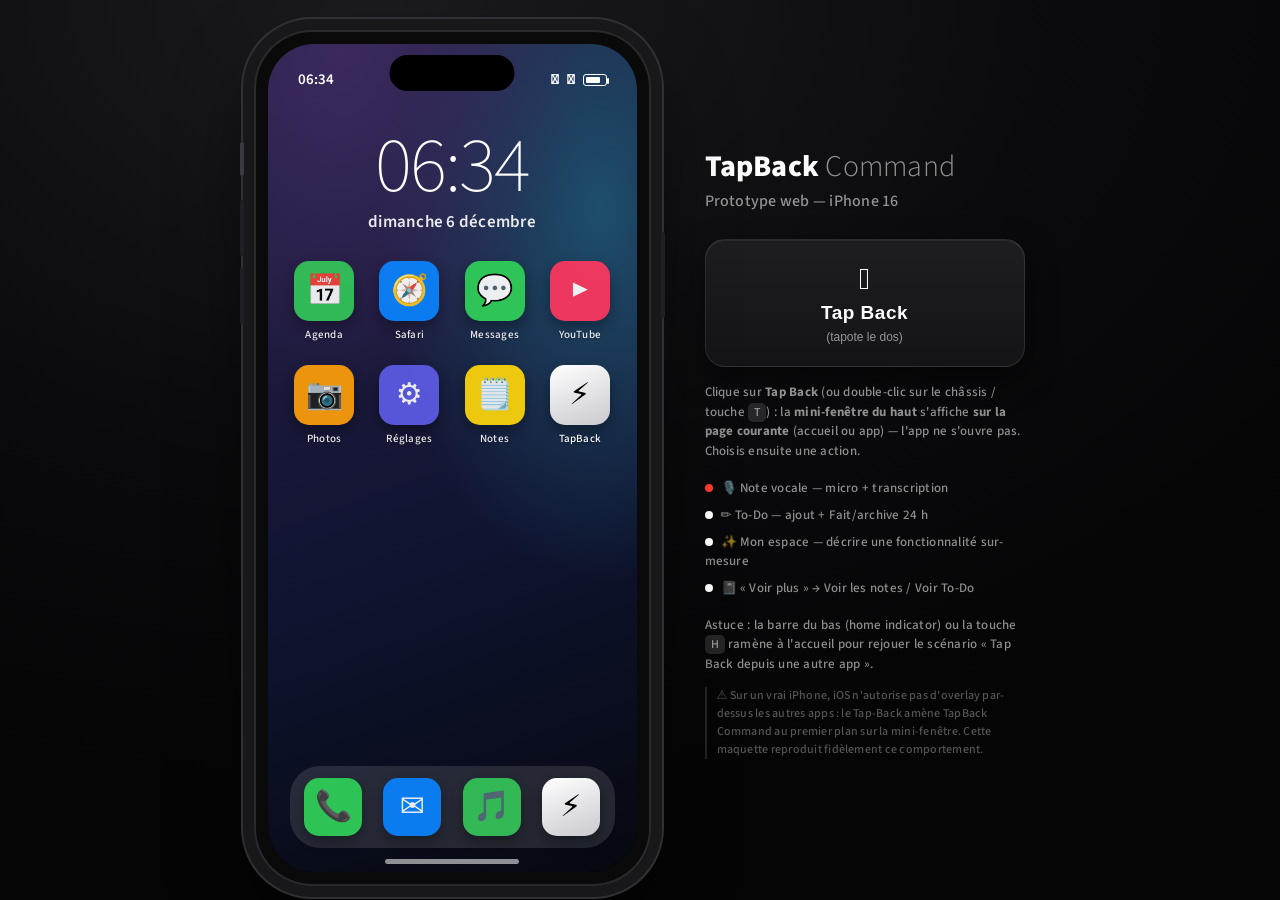
==== TapBackCommand/web-prototype/index.html @ 073ddab8 "Prototype: replace Search with 'Mon espace' (custom feature requests) + add backend plan Mon espace:" ====
<!DOCTYPE html>
<html lang="fr">
<head>
  <meta charset="UTF-8" />
  <meta name="viewport" content="width=device-width, initial-scale=1.0" />
  <title>TapBack Command — Prototype</title>
  <!-- Source Sans 3 : sans-serif humaniste libre (Adobe), le plus proche de Myriad Pro.
       Pour utiliser ton vrai Myriad Pro Semibold : dépose le .woff2 et déclare un @font-face. -->
  <link rel="preconnect" href="https://fonts.googleapis.com" />
  <link rel="preconnect" href="https://fonts.gstatic.com" crossorigin />
  <link href="https://fonts.googleapis.com/css2?family=Source+Sans+3:wght@400;600;700&display=swap" rel="stylesheet" />
  <link rel="stylesheet" href="styles.css" />
</head>
<body>
  <div class="stage">

    <!-- ============ iPhone 16 ============ -->
    <div class="phone-area">
      <div class="phone" id="phone">
        <!-- volume / power side buttons (decorative) -->
        <span class="btn-action"></span>
        <span class="btn-volup"></span>
        <span class="btn-voldown"></span>
        <span class="btn-power"></span>

        <div class="screen" id="screen">
          <!-- Dynamic Island -->
          <div class="dynamic-island" id="island"></div>

          <!-- Status bar -->
          <div class="statusbar">
            <span id="clock">9:41</span>
            <span class="status-icons">
              <span>􀙇</span><span>􀛤</span><span class="battery"></span>
            </span>
          </div>

          <!-- ===== Home screen (iOS springboard) ===== -->
          <div class="springboard" id="springboard">
            <div class="sb-clock">
              <div class="sb-time" id="sbTime">9:41</div>
              <div class="sb-date" id="sbDate">lundi 31 mai</div>
            </div>
            <div class="app-grid" id="appGrid">
              <div class="app-icon decor"><span style="background:#34c759">📅</span><label>Agenda</label></div>
              <div class="app-icon decor"><span style="background:#0a84ff">🧭</span><label>Safari</label></div>
              <div class="app-icon decor"><span style="background:#30d158">💬</span><label>Messages</label></div>
              <div class="app-icon decor"><span style="background:#ff375f">▶️</span><label>YouTube</label></div>
              <div class="app-icon decor"><span style="background:#ff9f0a">📷</span><label>Photos</label></div>
              <div class="app-icon decor"><span style="background:#5e5ce6">⚙️</span><label>Réglages</label></div>
              <div class="app-icon decor"><span style="background:#ffd60a">🗒️</span><label>Notes</label></div>
              <div class="app-icon launch" id="iconTapBack"><span class="tb-app">⚡️</span><label>TapBack</label></div>
            </div>
            <div class="dock">
              <div class="app-icon decor"><span style="background:#30d158">📞</span></div>
              <div class="app-icon decor"><span style="background:#0a84ff">✉️</span></div>
              <div class="app-icon decor"><span style="background:#34c759">🎵</span></div>
              <div class="app-icon launch" id="dockTapBack"><span class="tb-app">⚡️</span></div>
            </div>
          </div>

          <!-- ===== App layer (TapBack Command) ===== -->
          <div class="app-layer" id="appLayer">
            <!-- App content (rendered by JS) -->
            <main id="content"></main>

            <!-- Tab bar -->
            <nav class="tabbar" id="tabbar">
              <button data-tab="notes" class="tab active">
                <span class="ti">🎙️</span><span>Notes</span>
              </button>
              <button data-tab="todos" class="tab">
                <span class="ti">✅</span><span>To-Do</span>
              </button>
              <button data-tab="space" class="tab">
                <span class="ti">✨</span><span>Mon espace</span>
              </button>
            </nav>
          </div>

          <!-- Floating command overlay -->
          <div class="overlay-host" id="overlayHost"></div>

          <!-- Action sheets -->
          <div class="sheet-host" id="sheetHost"></div>

          <!-- Home indicator (clic = retour à l'accueil) -->
          <div class="home-indicator" id="homeIndicator" title="Retour à l'accueil"></div>
        </div>
      </div>
    </div>

    <!-- ============ Side controls ============ -->
    <aside class="side">
      <h1>TapBack <span>Command</span></h1>
      <p class="muted">Prototype web — iPhone 16</p>

      <button class="tapback-btn" id="tapbackBtn">
        <span class="tb-icon">􀟜</span>
        <span class="tb-label">Tap&nbsp;Back</span>
        <span class="tb-sub">(tapote le dos)</span>
      </button>

      <p class="hint">Clique sur <b>Tap Back</b> (ou double-clic sur le châssis / touche <kbd>T</kbd>) : la <b>mini-fenêtre du haut</b> s'affiche <b>sur la page courante</b> (accueil ou app) — l'app ne s'ouvre pas. Choisis ensuite une action.</p>

      <div class="legend">
        <div><span class="dot red"></span>🎙️ Note vocale — micro + transcription</div>
        <div><span class="dot"></span>✏️ To-Do — ajout + Fait/archive 24 h</div>
        <div><span class="dot"></span>✨ Mon espace — décrire une fonctionnalité sur-mesure</div>
        <div><span class="dot"></span>📓 « Voir plus » → Voir les notes / Voir To-Do</div>
      </div>

      <p class="hint" style="margin-top:14px">Astuce : la barre du bas (home indicator) ou la touche <kbd>H</kbd> ramène à l'accueil pour rejouer le scénario « Tap Back depuis une autre app ».</p>

      <p class="warn">⚠️ Sur un vrai iPhone, iOS n'autorise pas d'overlay par-dessus les autres apps : le Tap-Back amène TapBack Command au premier plan sur la mini-fenêtre. Cette maquette reproduit fidèlement ce comportement.</p>
    </aside>
  </div>

  <script src="app.js"></script>
</body>
</html>
---- TapBackCommand/web-prototype/styles.css ----
/* TapBack Command — web prototype
   Design: noir / blanc / gris translucide, blur, minimaliste. */

:root {
  --bg: #000;
  --surface: rgba(255,255,255,0.06);
  --surface-strong: rgba(255,255,255,0.12);
  --text: #fff;
  --text2: rgba(255,255,255,0.55);
  --text3: rgba(255,255,255,0.32);
  --record: #ff3b30;
  --green: #30d158;
  --radius: 20px;
  --phone-w: 393px;   /* iPhone 16 logical points */
  --phone-h: 852px;
}

* { box-sizing: border-box; -webkit-tap-highlight-color: transparent; }
html, body { height: 100%; margin: 0; }
body {
  font-family: "Myriad Pro", "Source Sans 3", -apple-system, "Segoe UI", system-ui, sans-serif;
  font-weight: 500;            /* plus fine que Semibold */
  background: radial-gradient(1200px 800px at 30% 0%, #1b1b1f 0%, #0a0a0c 60%, #050506 100%);
  color: var(--text);
  display: grid;
  place-items: center;
  min-height: 100vh;
  padding: 32px;
  -webkit-font-smoothing: antialiased;
  text-rendering: optimizeLegibility;
  letter-spacing: 0.015em;     /* plus espacée */
  line-height: 1.45;
}

.stage {
  display: flex;
  gap: 56px;
  align-items: center;
  flex-wrap: wrap;
  justify-content: center;
}

/* ============ Phone shell ============ */
.phone-area { position: relative; }
.phone {
  position: relative;
  width: var(--phone-w);
  height: var(--phone-h);
  background: #0a0a0a;
  border-radius: 56px;
  padding: 12px;
  box-shadow:
    0 0 0 2px #2a2a2e,
    0 0 0 13px #18181b,
    0 0 0 15px #303034,
    0 40px 80px rgba(0,0,0,0.6);
}
/* side buttons */
.btn-power, .btn-volup, .btn-voldown, .btn-action {
  position: absolute; background: #202024; border-radius: 4px;
}
.btn-power  { right: -16px; top: 200px; width: 4px; height: 86px; }
.btn-volup  { left: -16px; top: 168px; width: 4px; height: 56px; }
.btn-voldown{ left: -16px; top: 236px; width: 4px; height: 56px; }
.btn-action { left: -16px; top: 110px; width: 4px; height: 34px; background:#3a3a40; }

.screen {
  position: relative;
  width: 100%; height: 100%;
  background: var(--bg);
  border-radius: 46px;
  overflow: hidden;
  display: flex;
  flex-direction: column;
}

/* Dynamic Island */
.dynamic-island {
  position: absolute;
  top: 11px; left: 50%; transform: translateX(-50%);
  width: 125px; height: 36px;
  background: #000;
  border-radius: 20px;
  z-index: 50;
  transition: width .35s cubic-bezier(.3,1.2,.4,1), height .35s;
}
.dynamic-island.recording {
  width: 230px;
  background: #000;
  box-shadow: 0 0 0 1px rgba(255,59,48,.4);
}

/* Status bar */
.statusbar {
  position: absolute; top: 0; left: 0; right: 0;
  height: 54px;
  padding: 18px 30px 0;
  display: flex; justify-content: space-between; align-items: center;
  font-size: 15px; font-weight: 600;
  z-index: 56;
  pointer-events: none;
}
.status-icons { display: flex; gap: 6px; align-items: center; }
.battery { display:inline-block; width: 24px; height: 12px; border:1px solid #fff; border-radius:3px; position:relative; }
.battery::after { content:""; position:absolute; inset:2px; right:6px; background:#fff; border-radius:1px; }
.battery::before { content:""; position:absolute; right:-3px; top:3px; width:2px; height:6px; background:#fff; border-radius:1px; }

/* ============ Home screen (springboard) ============ */
.springboard {
  position: absolute; inset: 0;
  z-index: 40;
  padding: 78px 22px 24px;
  display: flex; flex-direction: column;
  background:
    radial-gradient(120% 80% at 20% 0%, #3a2a5e 0%, transparent 55%),
    radial-gradient(120% 90% at 90% 20%, #1d4e6b 0%, transparent 50%),
    linear-gradient(160deg, #2a1f47 0%, #0f1430 60%, #06080f 100%);
  transition: opacity .4s ease, transform .45s cubic-bezier(.3,1,.4,1);
}
.sb-clock { text-align: center; margin: 6px 0 26px; }
.sb-time { font-size: 78px; font-weight: 200; line-height: 1; letter-spacing: -2px; }
.sb-date { font-size: 17px; font-weight: 600; margin-top: 4px; opacity: .9; }

.app-grid {
  flex: 1;
  display: grid;
  grid-template-columns: repeat(4, 1fr);
  gap: 22px 16px;
  align-content: start;
}
.app-icon { display: flex; flex-direction: column; align-items: center; gap: 6px; }
.app-icon span {
  width: 60px; height: 60px; border-radius: 15px;
  display: grid; place-items: center; font-size: 30px;
  box-shadow: 0 6px 14px rgba(0,0,0,0.35);
}
.app-icon label { font-size: 11px; font-weight: 500; color: #fff; text-shadow: 0 1px 2px rgba(0,0,0,.4); }
.app-icon.decor { opacity: .92; }
.app-icon.launch { cursor: pointer; }
.app-icon.launch span.tb-app {
  background: linear-gradient(160deg, #ffffff, #c9c9cf);
  color: #000;
}
.app-icon.launch:active span { transform: scale(.9); }

.dock {
  margin-top: 18px;
  display: flex; justify-content: space-around; gap: 16px;
  padding: 12px;
  background: rgba(255,255,255,0.12);
  backdrop-filter: blur(24px);
  border-radius: 30px;
}
.dock .app-icon span { width: 58px; height: 58px; }

/* App-launch zoom transition (springboard <-> app) */
.app-layer {
  position: absolute; inset: 0;
  z-index: 30;
  display: flex; flex-direction: column;
  padding-top: 54px;
  opacity: 0; transform: scale(1.06);
  pointer-events: none;
  transition: opacity .35s ease, transform .42s cubic-bezier(.3,1,.4,1);
}
.screen.scene-app .app-layer { opacity: 1; transform: none; pointer-events: auto; }
.screen.scene-app .springboard { opacity: 0; transform: scale(1.25); pointer-events: none; }

/* Home indicator */
.home-indicator {
  position: absolute; bottom: 8px; left: 50%; transform: translateX(-50%);
  width: 134px; height: 5px; border-radius: 3px;
  background: rgba(255,255,255,0.55);
  z-index: 80; cursor: pointer;
}

/* Content */
main {
  flex: 1;
  overflow-y: auto;
  padding: 8px 18px 12px;
  -webkit-overflow-scrolling: touch;
}
main::-webkit-scrollbar { width: 0; }

.page-title { font-size: 34px; font-weight: 600; margin: 6px 4px 16px; letter-spacing: .01em; }

/* Sélecteur À faire / Terminées (onglet To-Do) */
.tabseg {
  display: flex;
  background: var(--surface);
  border-radius: 14px;
  padding: 3px;
  margin: 0 4px 14px;
}
.tabseg-btn {
  flex: 1;
  border: none;
  background: transparent;
  color: var(--text2);
  font-family: inherit;
  font-size: 14px;
  font-weight: 600;
  padding: 9px 6px;
  border-radius: 11px;
  cursor: pointer;
  transition: background .15s, color .15s;
}
.tabseg-btn.on { background: #fff; color: #0a0a0c; }

/* Cards */
.card {
  background: var(--surface);
  border: 1px solid rgba(255,255,255,0.08);
  border-radius: 16px;
  padding: 14px;
  margin-bottom: 10px;
  backdrop-filter: blur(20px);
}
.card .row-title { font-weight: 600; font-size: 18px; }
.card .row-sub { color: var(--text2); font-size: 15px; margin-top: 3px; }
.card .row-date { color: var(--text3); font-size: 12.5px; margin-top: 6px; }
.tags { color: var(--text3); font-size: 12.5px; margin-top: 4px; }

.row-flex { display: flex; gap: 12px; align-items: flex-start; }
.thumb {
  width: 46px; height: 46px; border-radius: 10px; flex-shrink: 0;
  background: var(--surface-strong);
  display: grid; place-items: center; font-size: 20px;
  background-size: cover; background-position: center;
}

/* Empty state */
.empty { text-align: center; color: var(--text2); padding: 60px 24px; }
.empty .ico { font-size: 42px; opacity: .5; }
.empty h3 { color: #fff; margin: 14px 0 6px; }

/* Tab bar */
.tabbar {
  flex-shrink: 0;
  height: 78px;
  display: flex;
  border-top: .5px solid rgba(255,255,255,0.12);
  background: rgba(20,20,22,0.7);
  backdrop-filter: blur(20px);
  padding-bottom: 16px;
}
.tab {
  flex: 1; background: none; border: none; cursor: pointer;
  color: var(--text3);
  display: flex; flex-direction: column; align-items: center; justify-content: center;
  gap: 3px; font-size: 10px; font-weight: 500;
}
.tab .ti { font-size: 20px; filter: grayscale(1) opacity(.6); }
.tab.active { color: #fff; }
.tab.active .ti { filter: none; }

/* ============ Floating command overlay ============ */
.overlay-host { position: absolute; inset: 0; z-index: 60; pointer-events: none; }
.overlay-host.show { pointer-events: auto; }
.overlay-backdrop {
  position: absolute; inset: 0; background: rgba(0,0,0,0.25);
  opacity: 0; transition: opacity .35s;
}
.overlay-host.show .overlay-backdrop { opacity: 1; }

/* White floating command window (taille réduite) */
.floating {
  position: absolute;
  top: 54px; left: 8%; width: 84%;
  padding: 10px;
  display: grid;
  grid-template-columns: repeat(3, 1fr);
  gap: 7px;
  background: rgba(255,255,255,0.97);
  backdrop-filter: blur(30px) saturate(160%);
  border: 1px solid rgba(0,0,0,0.06);
  border-radius: 24px;
  box-shadow: 0 22px 44px rgba(0,0,0,0.45);
  transform: translateY(-130%);
  opacity: 0;
  transition: transform .42s cubic-bezier(.3,1.1,.4,1), opacity .3s;
}
.overlay-host.show .floating { transform: translateY(0); opacity: 1; }

/* Fondu/glissé fluide à chaque changement de contenu */
@keyframes tbcFade { from { opacity: 0; transform: translateY(-5px); } to { opacity: 1; transform: none; } }
.floating > * { animation: tbcFade .26s ease; }

.cmd-btn {
  border: none; cursor: pointer;
  background: #ffffff;            /* fond blanc */
  border: 1px solid rgba(0,0,0,0.10);
  border-radius: 15px;
  color: #0a0a0c;                 /* texte noir */
  padding: 11px 4px;
  display: flex; flex-direction: column; align-items: center; justify-content: center;
  gap: 4px; font-size: 12.5px; font-weight: 600;
  font-family: inherit; letter-spacing: .01em;
  box-shadow: 0 1px 3px rgba(0,0,0,0.07);
  transition: transform .18s cubic-bezier(.3,1.2,.4,1), background .18s;
}
.cmd-btn:active { transform: scale(.9); background: #ececf0; }
.cmd-btn .ci { font-size: 23px; }
.cmd-btn.rec .ci { color: var(--record); }

/* Bouton "Voir plus / Voir moins" */
.cmd-more {
  grid-column: 1 / -1;
  border: none;
  cursor: pointer;
  background: transparent;
  color: #6a6a72;
  font-family: inherit;
  font-weight: 600;
  font-size: 12.5px;
  letter-spacing: .01em;
  padding: 5px;
  border-radius: 10px;
  transition: background .15s;
}
.cmd-more:active { background: #ececf0; }

/* Rangée des 2 boutons d'ouverture ("Voir les notes" + "Voir To-Do") */
.cmd-open-row {
  grid-column: 1 / -1;
  display: flex;
  gap: 7px;
}
.cmd-btn.wide {
  flex: 1;
  flex-direction: row;
  gap: 6px;
  padding: 12px;
  background: #ffffff;
  color: #0a0a0c;
  font-size: 13px;
}
.cmd-btn.wide:active { background: #ececf0; }

/* ===== Panneau : action ouverte EN PLACE dans la fenêtre ===== */
.floating.panel { display: flex; flex-direction: column; gap: 6px; padding: 12px 14px 14px; }
.panel-head { display: flex; align-items: center; gap: 10px; }
.panel-back {
  width: 34px; height: 34px; flex: none; border: none; cursor: pointer;
  border-radius: 11px; background: #f0f0f3; color: #0a0a0c;
  font-size: 22px; line-height: 1; font-family: inherit;
  display: grid; place-items: center;
}
.panel-back:active { background: #e0e0e6; }
.panel-title { font-size: 17px; font-weight: 700; color: #0a0a0c; letter-spacing: .01em; }
.panel-body { color: #0a0a0c; max-height: 560px; overflow-y: auto; }
.panel-body::-webkit-scrollbar { width: 0; }

.top-field {
  width: 100%; background: #f1f1f4; border: 1px solid rgba(0,0,0,0.08);
  border-radius: 14px; padding: 13px; font-size: 16px; color: #0a0a0c;
  font-family: inherit; font-weight: 500; letter-spacing: .01em; resize: none;
}
.top-field::placeholder { color: rgba(0,0,0,0.4); }
.top-field:focus { outline: none; border-color: rgba(0,0,0,0.3); background: #fff; }

/* ============ Sheets ============ */
.sheet-host { position: absolute; inset: 0; z-index: 70; pointer-events: none; }
.sheet-host.show { pointer-events: auto; }
.sheet-backdrop {
  position: absolute; inset: 0; background: rgba(0,0,0,0.5);
  opacity: 0; transition: opacity .3s;
}
.sheet-host.show .sheet-backdrop { opacity: 1; }
/* White sheet (the window that opens) */
.sheet {
  position: absolute; left: 0; right: 0; bottom: 0;
  max-height: 92%;
  background: #ffffff;
  color: #0a0a0c;
  border-radius: 26px 26px 0 0;
  border-top: 1px solid rgba(0,0,0,0.06);
  transform: translateY(100%);
  transition: transform .4s cubic-bezier(.3,1,.4,1);
  display: flex; flex-direction: column;
  overflow: hidden;
}
.sheet-host.show .sheet { transform: translateY(0); }
.grabber { width: 38px; height: 5px; border-radius: 3px; background: rgba(0,0,0,0.18); margin: 8px auto 0; flex-shrink: 0; }
.sheet-head { display: flex; align-items: center; justify-content: space-between; padding: 10px 18px; flex-shrink: 0; }
.sheet-head h2 { font-size: 22px; margin: 0; font-weight: 700; }
.sheet-head .close { background: none; border: none; color: #0a0a0c; font-size: 16.5px; font-weight: 600; cursor: pointer; font-family: inherit; }
.sheet-body { padding: 8px 18px 28px; overflow-y: auto; }

/* Inputs / buttons (light) */
.field {
  width: 100%; background: #f1f1f4; border: 1px solid rgba(0,0,0,0.08);
  border-radius: 14px; padding: 15px; color: #0a0a0c; font-size: 18.5px;
  font-family: inherit; font-weight: 500; resize: none;
}
.field::placeholder { color: rgba(0,0,0,0.4); }
.field:focus { outline: none; border-color: rgba(0,0,0,0.3); background: #fff; }
.btn {
  width: 100%; border: none; cursor: pointer; border-radius: 16px;
  padding: 16px; font-size: 17.5px; font-weight: 700; font-family: inherit;
  display: flex; align-items: center; justify-content: center; gap: 8px;
}
.btn-primary { background: #0a0a0c; color: #fff; }
.btn-primary:disabled { background: #e3e3e8; color: rgba(0,0,0,0.35); cursor: default; }
.btn-ghost { background: #f1f1f4; color: #0a0a0c; border: 1px solid rgba(0,0,0,0.06); }
.btn-row { display: flex; gap: 10px; margin-top: 14px; }
.btn-row .btn { flex: 1; }

.toggle-row { display: flex; align-items: center; justify-content: space-between; padding: 6px 2px; font-weight: 600; }
.switch { position: relative; width: 50px; height: 30px; }
.switch input { display: none; }
.slider { position: absolute; inset: 0; background: #d8d8de; border-radius: 30px; transition: .25s; cursor: pointer; }
.slider::before { content:""; position:absolute; width:26px; height:26px; left:2px; top:2px; background:#fff; border-radius:50%; transition:.25s; box-shadow:0 1px 3px rgba(0,0,0,.2); }
.switch input:checked + .slider { background: var(--green); }
.switch input:checked + .slider::before { transform: translateX(20px); }

/* ===== Light theme overrides for content INSIDE white surfaces
   (sheets ET panneau de la fenêtre flottante) ===== */
.sheet .card, .floating.panel .card {
  background: #f6f6f8;
  border: 1px solid rgba(0,0,0,0.06);
  backdrop-filter: none;
}
.sheet .card .row-title, .floating.panel .card .row-title { color: #0a0a0c; }
.sheet .card .row-sub, .floating.panel .card .row-sub { color: rgba(0,0,0,0.55); }
.sheet .muted, .floating.panel .muted { color: rgba(0,0,0,0.5); }
.sheet .section-label, .floating.panel .section-label { color: #0a0a0c; }
.sheet .rec-status, .floating.panel .rec-status { color: rgba(0,0,0,0.55); }
.sheet .rec-status .big, .floating.panel .rec-status .big { color: #0a0a0c; }
.sheet .waveform .bar, .floating.panel .waveform .bar { background: #0a0a0c; }
.sheet .record-button, .floating.panel .record-button { border-color: rgba(0,0,0,0.18); }
.sheet .result-block .lbl, .floating.panel .result-block .lbl { color: #0a0a0c; }
.sheet .result-block .val, .floating.panel .result-block .val { color: rgba(0,0,0,0.8); }
.sheet .plan-num, .floating.panel .plan-num { background: #e3e3e8; color: #0a0a0c; }
.sheet .spinner, .floating.panel .spinner { border-color: #e3e3e8; border-top-color: #0a0a0c; }
.sheet .chip, .floating.panel .chip { background: #e3e3e8; color: #0a0a0c; }
.sheet .linkbtn, .floating.panel .linkbtn { color: #0a6cff; }

/* Intro "Mon espace" */
.space-intro {
  background: #f6f6f8;
  border-radius: 14px;
  padding: 13px 14px;
  margin-bottom: 12px;
  font-size: 13.5px;
  line-height: 1.5;
  color: #2a2a2e;
}

/* Search result block */
.search-result { margin-top: 16px; }
.search-result .sr-term { font-size: 26px; font-weight: 700; }
.search-result .sr-type { font-size: 13px; font-weight: 700; text-transform: uppercase; letter-spacing: .04em; color: #0a6cff; margin-bottom: 8px; }
.search-result .sr-pos { font-weight: 700; margin-top: 10px; font-size: 16px; }
.search-result .sr-def { color: rgba(0,0,0,0.8); line-height: 1.55; margin: 5px 0; font-size: 16px; }
.search-result .sr-source { font-size: 12px; color: rgba(0,0,0,0.45); margin-top: 12px; }
.search-result .sr-source a { color: #0a6cff; }

.muted { color: var(--text2); }
.section-label { font-size: 14px; font-weight: 600; margin: 16px 0 8px; display:flex; align-items:center; gap:6px; }

/* Voice recorder */
.rec-status { text-align: center; color: var(--text2); margin: 4px 0 18px; font-variant-numeric: tabular-nums; font-size: 16px; }
.rec-status .big { font-size: 40px; color:#fff; font-weight: 700; }
.waveform { height: 88px; display: flex; align-items: center; justify-content: center; gap: 3px; margin: 10px 0 26px; }
.waveform .bar { width: 5px; border-radius: 3px; background: rgba(255,255,255,0.85); transition: height .08s linear; }
.record-button {
  width: 92px; height: 92px; margin: 0 auto; border-radius: 50%;
  border: 4px solid rgba(255,255,255,0.25); background: none; cursor: pointer;
  display: grid; place-items: center;
}
.record-button .inner {
  width: 76px; height: 76px; border-radius: 40px; background: var(--record);
  transition: all .3s cubic-bezier(.3,1.2,.4,1);
}
.record-button.recording .inner { width: 36px; height: 36px; border-radius: 8px; }
.result-block { margin-top: 14px; }
.result-block .lbl { font-weight: 700; margin-bottom: 6px; font-size: 17px; }
.result-block .val { color: rgba(255,255,255,0.85); line-height: 1.5; font-size: 16px; }
.plan-step { display: flex; gap: 10px; align-items: flex-start; margin: 6px 0; }
.plan-num { width: 22px; height: 22px; border-radius: 50%; background: var(--surface-strong); display: grid; place-items: center; font-size: 12px; font-weight: 700; flex-shrink: 0; }
.spinner { width: 40px; height: 40px; border: 3px solid var(--surface-strong); border-top-color: #fff; border-radius: 50%; animation: spin 1s linear infinite; margin: 40px auto 16px; }
@keyframes spin { to { transform: rotate(360deg); } }

.chip { display:inline-flex; gap:6px; align-items:center; background: var(--surface-strong); padding:8px 12px; border-radius: 12px; border:none; color:#fff; cursor:pointer; font-size:13px; font-family:inherit; }
.swipe-del { color: var(--record); background: none; border: none; cursor: pointer; font-size: 18px; padding: 4px 8px; }
.card-actions { display:flex; gap:8px; margin-top:10px; }
.linkbtn { background:none; border:none; color:#5ac8fa; cursor:pointer; font-size:13px; padding:0; }

/* ============ Side panel ============ */
.side { width: 320px; max-width: 90vw; }
.side h1 { font-size: 30px; margin: 0; font-weight: 800; }
.side h1 span { font-weight: 300; color: var(--text2); }
.side .muted { margin-top: 2px; }

.tapback-btn {
  margin: 26px 0 16px;
  width: 100%;
  background: linear-gradient(180deg, #1e1e22, #141417);
  border: 1px solid rgba(255,255,255,0.1);
  border-radius: 20px;
  padding: 22px;
  color: #fff; cursor: pointer;
  display: flex; flex-direction: column; align-items: center; gap: 6px;
  box-shadow: 0 12px 30px rgba(0,0,0,0.5), inset 0 1px 0 rgba(255,255,255,0.06);
  transition: transform .12s, box-shadow .12s;
}
.tapback-btn:active { transform: scale(.97); box-shadow: 0 4px 12px rgba(0,0,0,0.5); }
.tb-icon { font-size: 30px; }
.tb-label { font-size: 19px; font-weight: 700; letter-spacing: .5px; }
.tb-sub { font-size: 12px; color: var(--text2); }

.hint { font-size: 13px; color: var(--text2); line-height: 1.5; }
.hint kbd { background: var(--surface-strong); border-radius: 5px; padding: 1px 6px; font-family: inherit; font-size: 12px; }
.legend { margin: 18px 0; font-size: 13px; color: var(--text2); display: flex; flex-direction: column; gap: 8px; }
.dot { display:inline-block; width:8px; height:8px; border-radius:50%; background:#fff; margin-right:8px; }
.dot.red { background: var(--record); }
.warn { font-size: 12px; color: var(--text3); line-height: 1.5; border-left: 2px solid var(--surface-strong); padding-left: 10px; }

@media (max-width: 820px) {
  .stage { flex-direction: column; gap: 28px; }
}
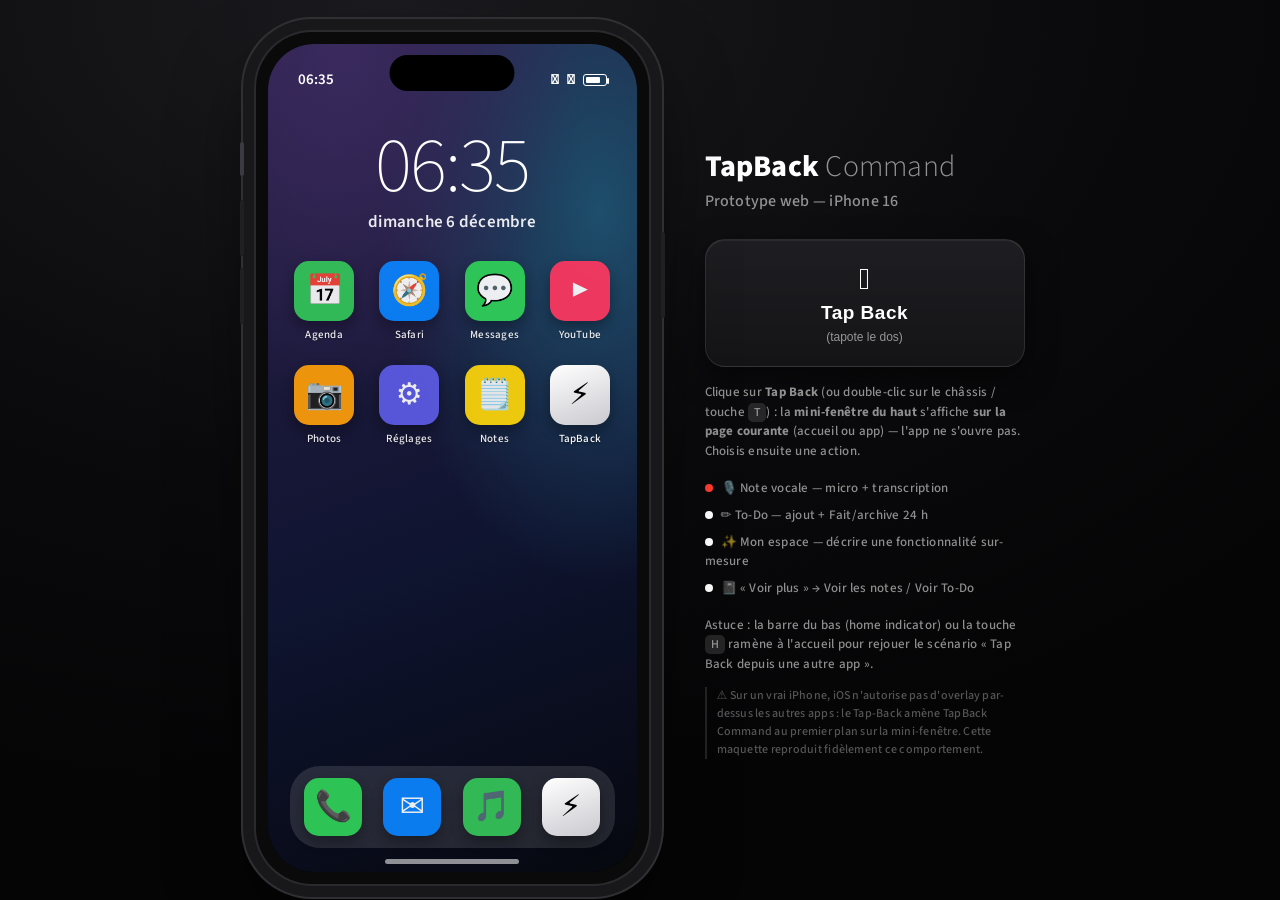
==== commit bb1b8e2e: "Prototype: add 3 app sections (Rappels/Agenda/Carnet) + animated background + button pop New in-app " ====
--- a/TapBackCommand/web-prototype/index.html
+++ b/TapBackCommand/web-prototype/index.html
@@ -72,8 +72,17 @@
               <button data-tab="todos" class="tab">
                 <span class="ti">✅</span><span>To-Do</span>
               </button>
-              <button data-tab="space" class="tab">
-                <span class="ti">✨</span><span>Mon espace</span>
+              <button data-tab="reading" class="tab">
+                <span class="ti">🔖</span><span>À lire</span>
+              </button>
+              <button data-tab="reminders" class="tab">
+                <span class="ti">🔔</span><span>Rappels</span>
+              </button>
+              <button data-tab="calendar" class="tab">
+                <span class="ti">📅</span><span>Agenda</span>
+              </button>
+              <button data-tab="carnet" class="tab">
+                <span class="ti">📔</span><span>Carnet</span>
               </button>
             </nav>
           </div>
--- a/TapBackCommand/web-prototype/styles.css
+++ b/TapBackCommand/web-prototype/styles.css
@@ -74,6 +74,55 @@
   flex-direction: column;
 }
 
+/* Fond animé : halos gris qui dérivent (donne du mouvement, évite le statique) */
+.screen::before,
+.screen::after {
+  content: "";
+  position: absolute;
+  z-index: 0;
+  width: 80%;
+  height: 55%;
+  border-radius: 50%;
+  filter: blur(64px);
+  pointer-events: none;
+  will-change: transform;
+}
+.screen::before {
+  top: 8%;
+  left: -15%;
+  background: radial-gradient(circle, rgba(255,255,255,0.11), transparent 70%);
+  animation: blobA 17s ease-in-out infinite alternate;
+}
+.screen::after {
+  bottom: 4%;
+  right: -15%;
+  background: radial-gradient(circle, rgba(255,255,255,0.08), transparent 70%);
+  animation: blobB 22s ease-in-out infinite alternate;
+}
+@keyframes blobA {
+  from { transform: translate(0, 0) scale(1); }
+  to   { transform: translate(34%, 26%) scale(1.35); }
+}
+@keyframes blobB {
+  from { transform: translate(0, 0) scale(1.15); }
+  to   { transform: translate(-28%, -18%) scale(0.9); }
+}
+@media (prefers-reduced-motion: reduce) {
+  .screen::before, .screen::after { animation: none; }
+}
+
+/* Animation "pop" sur n'importe quel bouton cliqué */
+@keyframes btnPop {
+  0%   { transform: scale(1); }
+  35%  { transform: scale(0.88); }
+  70%  { transform: scale(1.04); }
+  100% { transform: scale(1); }
+}
+.btn-pop { animation: btnPop .26s ease; }
+@media (prefers-reduced-motion: reduce) {
+  .btn-pop { animation: none; }
+}
+
 /* Dynamic Island */
 .dynamic-island {
   position: absolute;
@@ -208,6 +257,61 @@
 }
 .tabseg-btn.on { background: #fff; color: #0a0a0c; }
 
+/* En-tête d'écran avec bouton "+" (Rappels / Agenda / Carnet) */
+.screen-head { display: flex; align-items: center; justify-content: space-between; }
+.screen-head .page-title { margin: 6px 4px 12px; }
+.add-btn {
+  width: 38px; height: 38px; flex-shrink: 0;
+  border: none; border-radius: 12px; cursor: pointer;
+  background: #fff; color: #0a0a0c;
+  font-size: 22px; font-weight: 600; line-height: 1;
+  display: grid; place-items: center;
+}
+.add-btn:active { transform: scale(.92); }
+
+/* Bannière "relié à…" */
+.app-banner {
+  background: var(--surface);
+  border: 1px solid rgba(255,255,255,0.08);
+  border-radius: 12px;
+  padding: 10px 12px;
+  font-size: 12.5px;
+  color: var(--text2);
+  margin-bottom: 12px;
+}
+
+/* Formulaire d'ajout inline */
+.addform {
+  background: var(--surface);
+  border: 1px solid rgba(255,255,255,0.08);
+  border-radius: 16px;
+  padding: 14px;
+  margin-bottom: 12px;
+}
+.addform .field {
+  width: 100%;
+  background: rgba(255,255,255,0.06);
+  border: 1px solid rgba(255,255,255,0.10);
+  color: #fff;
+  border-radius: 12px;
+  padding: 12px;
+  font-family: inherit;
+  font-size: 15px;
+}
+.addform .field::placeholder { color: var(--text3); }
+.cn-preview, .cn-img {
+  width: 100%; border-radius: 12px; margin-top: 10px;
+  max-height: 220px; object-fit: cover; display: block;
+}
+
+/* Pastille date (Agenda) */
+.cal-date {
+  width: 52px; flex-shrink: 0; text-align: center;
+  background: var(--surface-strong); border-radius: 12px; padding: 6px 0;
+}
+.cal-day { font-size: 22px; font-weight: 700; line-height: 1; }
+.cal-mon { font-size: 11px; color: var(--text2); text-transform: uppercase; }
+
 /* Cards */
 .card {
   background: var(--surface);
@@ -246,12 +350,13 @@
   padding-bottom: 16px;
 }
 .tab {
-  flex: 1; background: none; border: none; cursor: pointer;
+  flex: 1; min-width: 0; background: none; border: none; cursor: pointer;
   color: var(--text3);
   display: flex; flex-direction: column; align-items: center; justify-content: center;
-  gap: 3px; font-size: 10px; font-weight: 500;
-}
-.tab .ti { font-size: 20px; filter: grayscale(1) opacity(.6); }
+  gap: 2px; font-size: 8.5px; font-weight: 500; padding: 0 1px;
+}
+.tab span:last-child { white-space: nowrap; }
+.tab .ti { font-size: 18px; filter: grayscale(1) opacity(.6); }
 .tab.active { color: #fff; }
 .tab.active .ti { filter: none; }
 
@@ -304,6 +409,9 @@
 .cmd-btn .ci { font-size: 23px; }
 .cmd-btn.rec .ci { color: var(--record); }
 
+/* Fenêtre à 2 colonnes (quand « Mon espace » est retiré) */
+.floating.cols2 { grid-template-columns: repeat(2, 1fr); }
+
 /* Bouton "Voir plus / Voir moins" */
 .cmd-more {
   grid-column: 1 / -1;
@@ -437,7 +545,23 @@
 .sheet .chip, .floating.panel .chip { background: #e3e3e8; color: #0a0a0c; }
 .sheet .linkbtn, .floating.panel .linkbtn { color: #0a6cff; }
 
-/* Intro "Mon espace" */
+/* Minuteur "À lire" : puces de choix de rappel */
+.rl-timer { display: flex; flex-wrap: wrap; gap: 7px; }
+.rl-chip {
+  border: 1px solid rgba(0,0,0,0.12);
+  background: #fff;
+  color: #0a0a0c;
+  font-family: inherit;
+  font-size: 13px;
+  font-weight: 600;
+  padding: 8px 12px;
+  border-radius: 11px;
+  cursor: pointer;
+  transition: background .15s, color .15s, border-color .15s;
+}
+.rl-chip.on { background: #0a0a0c; color: #fff; border-color: #0a0a0c; }
+
+/* Intro "Mon espace" / "À lire" */
 .space-intro {
   background: #f6f6f8;
   border-radius: 14px;
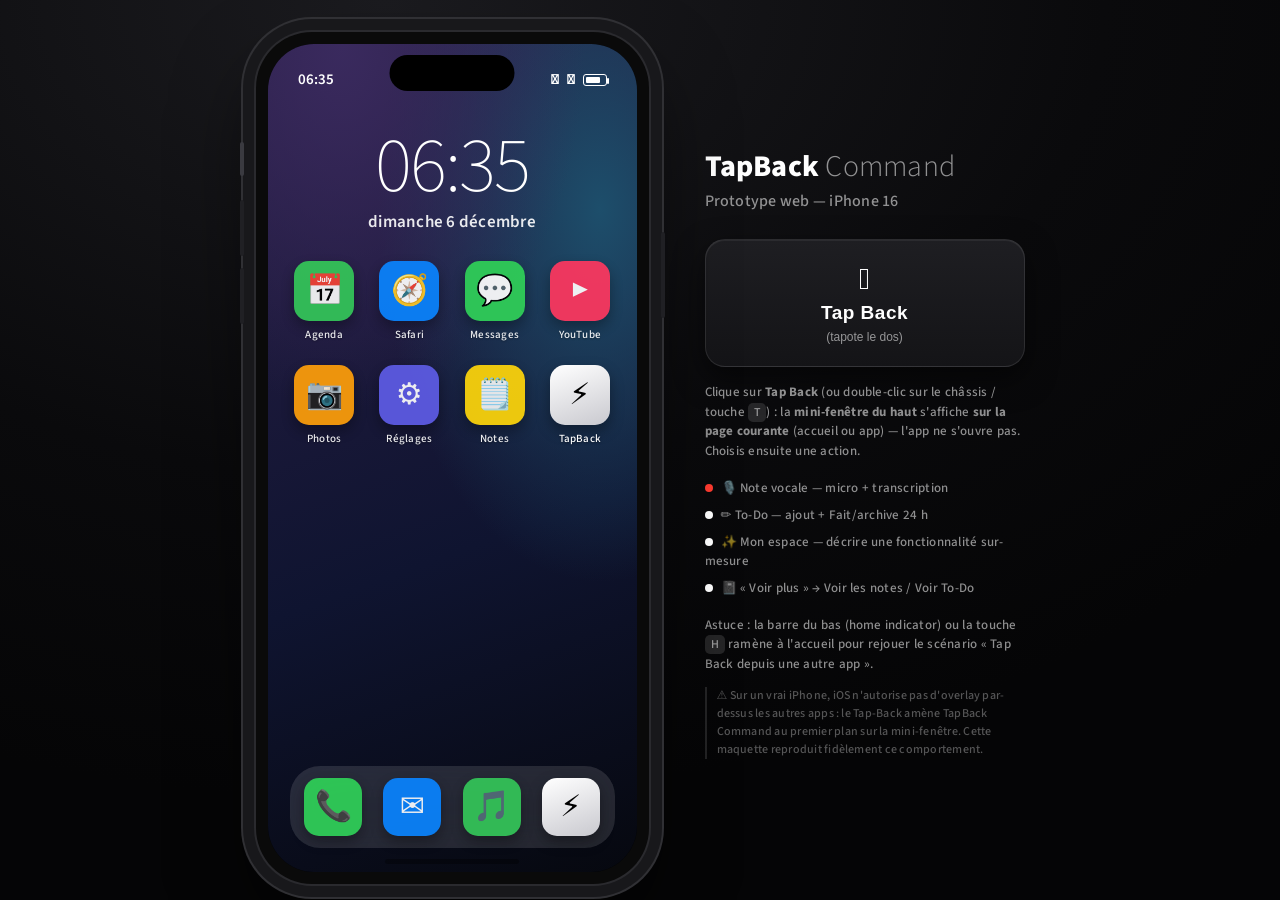
==== commit 4ed05560: "Prototype: smooth page transition on tab change + animated dark-blue particles Page-enter fade+slide" ====
--- a/TapBackCommand/web-prototype/index.html
+++ b/TapBackCommand/web-prototype/index.html
@@ -24,6 +24,9 @@
         <span class="btn-power"></span>
 
         <div class="screen" id="screen">
+          <!-- Particules animées (fond) -->
+          <canvas class="bg-fx" id="fx"></canvas>
+
           <!-- Dynamic Island -->
           <div class="dynamic-island" id="island"></div>
 
@@ -66,14 +69,8 @@
 
             <!-- Tab bar -->
             <nav class="tabbar" id="tabbar">
-              <button data-tab="notes" class="tab active">
-                <span class="ti">🎙️</span><span>Notes</span>
-              </button>
-              <button data-tab="todos" class="tab">
-                <span class="ti">✅</span><span>To-Do</span>
-              </button>
-              <button data-tab="reading" class="tab">
-                <span class="ti">🔖</span><span>À lire</span>
+              <button data-tab="capture" class="tab active">
+                <span class="ti">🗂️</span><span>Capture</span>
               </button>
               <button data-tab="reminders" class="tab">
                 <span class="ti">🔔</span><span>Rappels</span>
@@ -83,6 +80,9 @@
               </button>
               <button data-tab="carnet" class="tab">
                 <span class="ti">📔</span><span>Carnet</span>
+              </button>
+              <button data-tab="settings" class="tab">
+                <span class="ti">⚙️</span><span>Réglages</span>
               </button>
             </nav>
           </div>
--- a/TapBackCommand/web-prototype/styles.css
+++ b/TapBackCommand/web-prototype/styles.css
@@ -74,6 +74,24 @@
   flex-direction: column;
 }
 
+/* Particules bleu foncé animées (fond) */
+.bg-fx {
+  position: absolute;
+  inset: 0;
+  z-index: 1;
+  pointer-events: none;
+}
+
+/* Transition douce au changement de page (onglet) */
+@keyframes pageEnter {
+  from { opacity: 0; transform: translateX(16px); }
+  to   { opacity: 1; transform: none; }
+}
+#content.page-enter { animation: pageEnter .34s cubic-bezier(.25,.9,.3,1); }
+@media (prefers-reduced-motion: reduce) {
+  #content.page-enter { animation: none; }
+}
+
 /* Fond animé : halos gris qui dérivent (donne du mouvement, évite le statique) */
 .screen::before,
 .screen::after {
@@ -219,7 +237,7 @@
 .home-indicator {
   position: absolute; bottom: 8px; left: 50%; transform: translateX(-50%);
   width: 134px; height: 5px; border-radius: 3px;
-  background: rgba(255,255,255,0.55);
+  background: rgba(0,0,0,0.32);
   z-index: 80; cursor: pointer;
 }
 
@@ -233,6 +251,36 @@
 main::-webkit-scrollbar { width: 0; }
 
 .page-title { font-size: 34px; font-weight: 600; margin: 6px 4px 16px; letter-spacing: .01em; }
+
+/* Hub Capture : segment + volets swipeables */
+.cap-seg {
+  display: flex; gap: 6px;
+  padding: 2px; margin: 0 0 10px;
+  background: var(--surface);
+  border-radius: 14px;
+}
+.cap-seg-btn {
+  flex: 1; border: none; background: transparent; cursor: pointer;
+  color: var(--text2); font-family: inherit; font-size: 13px; font-weight: 600;
+  padding: 9px 4px; border-radius: 11px; white-space: nowrap;
+  transition: background .15s, color .15s;
+}
+.cap-seg-btn.on { background: #fff; color: #0a0a0c; }
+.cap-scroller {
+  display: flex;
+  overflow-x: auto;
+  scroll-snap-type: x mandatory;
+  scroll-behavior: smooth;
+  -webkit-overflow-scrolling: touch;
+  touch-action: pan-x pan-y;
+}
+.cap-scroller::-webkit-scrollbar { display: none; }
+.cap-pane {
+  flex: 0 0 100%;
+  min-width: 100%;
+  scroll-snap-align: start;
+  padding-right: 2px;
+}
 
 /* Sélecteur À faire / Terminées (onglet To-Do) */
 .tabseg {
@@ -312,6 +360,56 @@
 .cal-day { font-size: 22px; font-weight: 700; line-height: 1; }
 .cal-mon { font-size: 11px; color: var(--text2); text-transform: uppercase; }
 
+/* ===== Réglages ===== */
+.card .field {
+  width: 100%;
+  background: rgba(255,255,255,0.06);
+  border: 1px solid rgba(255,255,255,0.10);
+  color: #fff;
+  border-radius: 12px;
+  padding: 12px;
+  font-family: inherit;
+  font-size: 15px;
+  margin-bottom: 4px;
+}
+.card .field::placeholder { color: var(--text3); }
+.profile-head { display: flex; justify-content: center; margin-bottom: 8px; }
+.avatar-wrap { position: relative; width: 84px; height: 84px; cursor: pointer; display: block; }
+.avatar-img, .avatar-ph {
+  width: 84px; height: 84px; border-radius: 50%;
+  object-fit: cover; display: grid; place-items: center;
+}
+.avatar-ph { background: var(--surface-strong); font-size: 34px; font-weight: 700; color: #fff; }
+.avatar-edit {
+  position: absolute; right: -2px; bottom: -2px;
+  width: 28px; height: 28px; border-radius: 50%;
+  background: #fff; color: #000; display: grid; place-items: center;
+  font-size: 14px; box-shadow: 0 2px 6px rgba(0,0,0,.4);
+}
+.set-label { display: block; font-size: 12.5px; color: var(--text2); margin: 10px 0 4px; }
+.set-note { font-size: 12px; color: var(--text3); margin-top: 10px; line-height: 1.4; }
+.set-saved { color: #30d158; font-size: 13px; font-weight: 600; margin-top: 8px; text-align: center; }
+
+.legal-row {
+  background: var(--surface);
+  border: 1px solid rgba(255,255,255,0.08);
+  border-radius: 14px;
+  margin-bottom: 8px;
+  overflow: hidden;
+}
+.legal-top {
+  display: flex; justify-content: space-between; align-items: center;
+  padding: 14px; cursor: pointer; font-weight: 500;
+}
+.legal-arrow { color: var(--text3); transition: transform .2s; }
+.legal-row.open .legal-arrow { transform: rotate(180deg); }
+.legal-body {
+  max-height: 0; opacity: 0; padding: 0 14px;
+  color: var(--text2); font-size: 13.5px; line-height: 1.5;
+  transition: max-height .28s ease, opacity .2s, padding .28s;
+}
+.legal-row.open .legal-body { max-height: 240px; opacity: 1; padding: 0 14px 14px; }
+
 /* Cards */
 .card {
   background: var(--surface);
@@ -342,23 +440,28 @@
 /* Tab bar */
 .tabbar {
   flex-shrink: 0;
-  height: 78px;
+  height: 82px;
   display: flex;
-  border-top: .5px solid rgba(255,255,255,0.12);
-  background: rgba(20,20,22,0.7);
+  border-top: .5px solid rgba(0,0,0,0.08);
+  background: rgba(255,255,255,0.97);   /* bas de page blanc */
   backdrop-filter: blur(20px);
   padding-bottom: 16px;
 }
 .tab {
   flex: 1; min-width: 0; background: none; border: none; cursor: pointer;
-  color: var(--text3);
+  color: rgba(0,0,0,0.45);              /* texte sombre lisible */
   display: flex; flex-direction: column; align-items: center; justify-content: center;
-  gap: 2px; font-size: 8.5px; font-weight: 500; padding: 0 1px;
+  gap: 4px; font-size: 11px; font-weight: 600; padding: 0 1px;
 }
 .tab span:last-child { white-space: nowrap; }
-.tab .ti { font-size: 18px; filter: grayscale(1) opacity(.6); }
-.tab.active { color: #fff; }
-.tab.active .ti { filter: none; }
+.tab .ti {
+  font-size: 21px;
+  filter: grayscale(1) opacity(.5);
+  transition: transform .22s cubic-bezier(.3,1.4,.4,1), filter .22s;
+}
+/* Onglet sélectionné : texte noir, emoji agrandi + en couleur */
+.tab.active { color: #0a0a0c; }
+.tab.active .ti { filter: none; transform: scale(1.4) translateY(-1px); }
 
 /* ============ Floating command overlay ============ */
 .overlay-host { position: absolute; inset: 0; z-index: 60; pointer-events: none; }
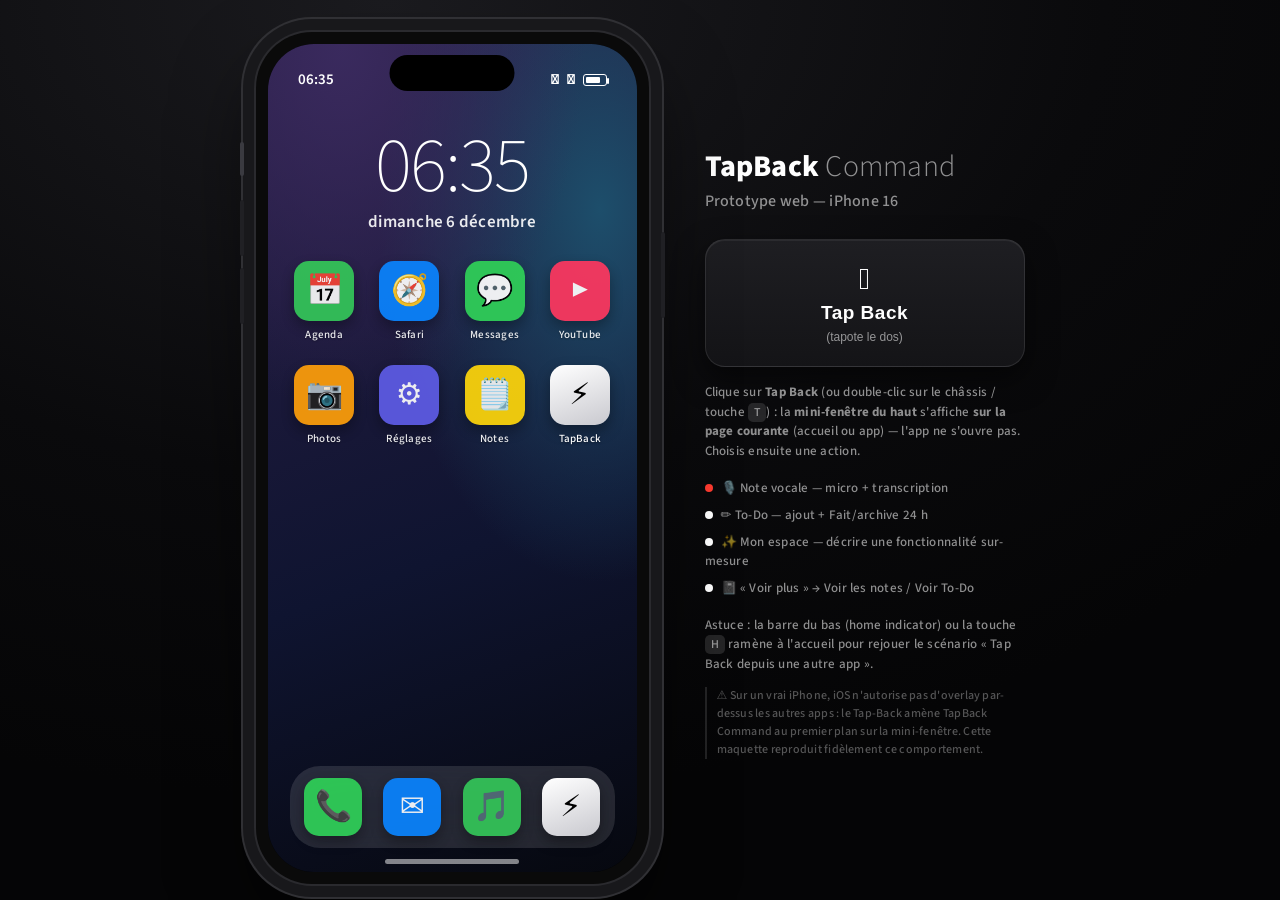
==== commit 1209195a: "Prototype: remove particles, compact legal docs, active tab pill, Capture single-pane swipe + dots S" ====
--- a/TapBackCommand/web-prototype/index.html
+++ b/TapBackCommand/web-prototype/index.html
@@ -24,9 +24,6 @@
         <span class="btn-power"></span>
 
         <div class="screen" id="screen">
-          <!-- Particules animées (fond) -->
-          <canvas class="bg-fx" id="fx"></canvas>
-
           <!-- Dynamic Island -->
           <div class="dynamic-island" id="island"></div>
 
@@ -66,6 +63,9 @@
           <div class="app-layer" id="appLayer">
             <!-- App content (rendered by JS) -->
             <main id="content"></main>
+
+            <!-- Indicateur de pages (Capture) -->
+            <div class="cap-dots" id="capDots"></div>
 
             <!-- Tab bar -->
             <nav class="tabbar" id="tabbar">
--- a/TapBackCommand/web-prototype/styles.css
+++ b/TapBackCommand/web-prototype/styles.css
@@ -237,7 +237,7 @@
 .home-indicator {
   position: absolute; bottom: 8px; left: 50%; transform: translateX(-50%);
   width: 134px; height: 5px; border-radius: 3px;
-  background: rgba(0,0,0,0.32);
+  background: rgba(255,255,255,0.5);
   z-index: 80; cursor: pointer;
 }
 
@@ -245,27 +245,31 @@
 main {
   flex: 1;
   overflow-y: auto;
-  padding: 8px 18px 12px;
+  padding: 8px 18px 104px;   /* marge basse = laisser passer la bulle flottante */
   -webkit-overflow-scrolling: touch;
 }
 main::-webkit-scrollbar { width: 0; }
 
 .page-title { font-size: 34px; font-weight: 600; margin: 6px 4px 16px; letter-spacing: .01em; }
 
-/* Hub Capture : segment + volets swipeables */
-.cap-seg {
-  display: flex; gap: 6px;
-  padding: 2px; margin: 0 0 10px;
-  background: var(--surface);
-  border-radius: 14px;
-}
-.cap-seg-btn {
-  flex: 1; border: none; background: transparent; cursor: pointer;
-  color: var(--text2); font-family: inherit; font-size: 13px; font-weight: 600;
-  padding: 9px 4px; border-radius: 11px; white-space: nowrap;
-  transition: background .15s, color .15s;
-}
-.cap-seg-btn.on { background: #fff; color: #0a0a0c; }
+/* Hub Capture : un volet à la fois, swipe pour changer */
+.page-desc {
+  font-size: 14px; color: var(--text2); line-height: 1.4;
+  margin: -8px 4px 16px;
+}
+/* Indicateur de pages (points), vers le milieu-bas */
+.cap-dots {
+  position: absolute;
+  left: 0; right: 0; bottom: 100px;
+  display: flex; justify-content: center; align-items: center; gap: 8px;
+  z-index: 33; pointer-events: none;
+}
+.cap-dot {
+  width: 7px; height: 7px; border-radius: 50%;
+  background: rgba(255,255,255,0.28);
+  transition: width .25s, background .25s;
+}
+.cap-dot.on { width: 22px; border-radius: 4px; background: #fff; }
 .cap-scroller {
   display: flex;
   overflow-x: auto;
@@ -393,22 +397,22 @@
 .legal-row {
   background: var(--surface);
   border: 1px solid rgba(255,255,255,0.08);
-  border-radius: 14px;
-  margin-bottom: 8px;
+  border-radius: 11px;
+  margin-bottom: 6px;
   overflow: hidden;
 }
 .legal-top {
   display: flex; justify-content: space-between; align-items: center;
-  padding: 14px; cursor: pointer; font-weight: 500;
-}
-.legal-arrow { color: var(--text3); transition: transform .2s; }
+  padding: 9px 12px; cursor: pointer; font-weight: 500; font-size: 12px;
+}
+.legal-arrow { color: var(--text3); font-size: 11px; transition: transform .2s; }
 .legal-row.open .legal-arrow { transform: rotate(180deg); }
 .legal-body {
-  max-height: 0; opacity: 0; padding: 0 14px;
-  color: var(--text2); font-size: 13.5px; line-height: 1.5;
+  max-height: 0; opacity: 0; padding: 0 12px;
+  color: var(--text2); font-size: 11.5px; line-height: 1.45;
   transition: max-height .28s ease, opacity .2s, padding .28s;
 }
-.legal-row.open .legal-body { max-height: 240px; opacity: 1; padding: 0 14px 14px; }
+.legal-row.open .legal-body { max-height: 220px; opacity: 1; padding: 0 12px 11px; }
 
 /* Cards */
 .card {
@@ -438,30 +442,48 @@
 .empty h3 { color: #fff; margin: 14px 0 6px; }
 
 /* Tab bar */
+/* Léger dégradé blanc en bas (faible, pour deviner les touches) */
+.app-layer::after {
+  content: "";
+  position: absolute;
+  left: 0; right: 0; bottom: 0;
+  height: 96px;
+  background: linear-gradient(to top, rgba(255,255,255,0.10), transparent);
+  pointer-events: none;
+  z-index: 34;
+}
+
+/* Barre d'onglets : bulle translucide flottante (ne touche pas les bords) */
 .tabbar {
-  flex-shrink: 0;
-  height: 82px;
+  position: absolute;
+  left: 14px; right: 14px; bottom: 22px;
+  height: 62px;
   display: flex;
-  border-top: .5px solid rgba(0,0,0,0.08);
-  background: rgba(255,255,255,0.97);   /* bas de page blanc */
-  backdrop-filter: blur(20px);
-  padding-bottom: 16px;
+  border-radius: 30px;
+  background: rgba(255,255,255,0.12);
+  backdrop-filter: blur(26px) saturate(160%);
+  -webkit-backdrop-filter: blur(26px) saturate(160%);
+  border: 1px solid rgba(255,255,255,0.18);
+  box-shadow: 0 12px 32px rgba(0,0,0,0.45);
+  z-index: 35;
 }
 .tab {
   flex: 1; min-width: 0; background: none; border: none; cursor: pointer;
-  color: rgba(0,0,0,0.45);              /* texte sombre lisible */
+  color: rgba(255,255,255,0.55);
   display: flex; flex-direction: column; align-items: center; justify-content: center;
-  gap: 4px; font-size: 11px; font-weight: 600; padding: 0 1px;
+  gap: 3px; font-size: 10px; font-weight: 600; padding: 0 1px;
+  margin: 6px 4px; border-radius: 18px;
+  transition: background .2s;
 }
 .tab span:last-child { white-space: nowrap; }
 .tab .ti {
-  font-size: 21px;
+  font-size: 20px;
   filter: grayscale(1) opacity(.5);
   transition: transform .22s cubic-bezier(.3,1.4,.4,1), filter .22s;
 }
-/* Onglet sélectionné : texte noir, emoji agrandi + en couleur */
-.tab.active { color: #0a0a0c; }
-.tab.active .ti { filter: none; transform: scale(1.4) translateY(-1px); }
+/* Onglet sélectionné : fond plus blanc + texte blanc + emoji agrandi en couleur */
+.tab.active { color: #fff; background: rgba(255,255,255,0.18); }
+.tab.active .ti { filter: none; transform: scale(1.3) translateY(-1px); }
 
 /* ============ Floating command overlay ============ */
 .overlay-host { position: absolute; inset: 0; z-index: 60; pointer-events: none; }
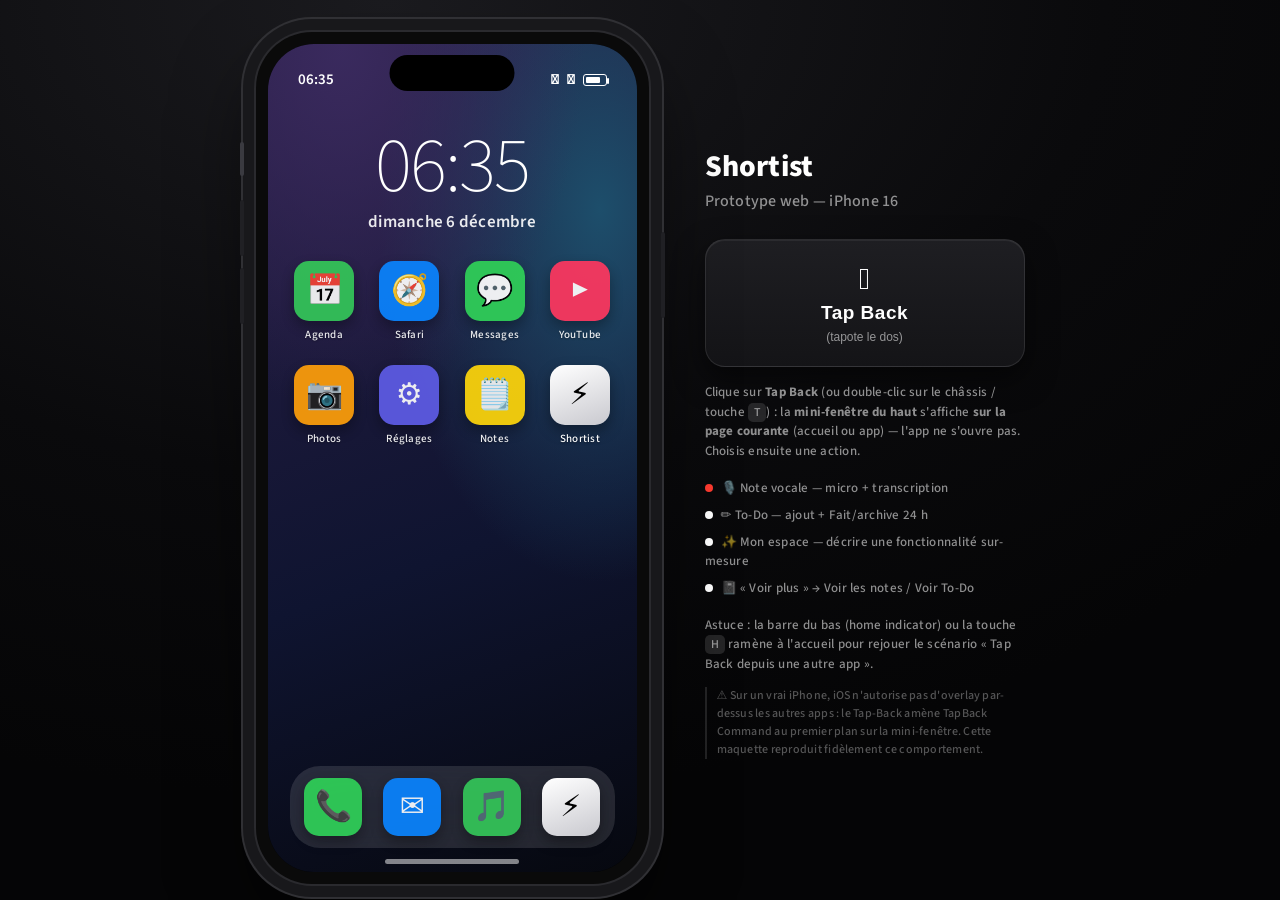
==== commit 066119df: "Rename app to 'Shortist' (app name + floating command window) Shortist shown: floating/command windo" ====
--- a/TapBackCommand/web-prototype/index.html
+++ b/TapBackCommand/web-prototype/index.html
@@ -3,7 +3,7 @@
 <head>
   <meta charset="UTF-8" />
   <meta name="viewport" content="width=device-width, initial-scale=1.0" />
-  <title>TapBack Command — Prototype</title>
+  <title>Shortist — Prototype</title>
   <!-- Source Sans 3 : sans-serif humaniste libre (Adobe), le plus proche de Myriad Pro.
        Pour utiliser ton vrai Myriad Pro Semibold : dépose le .woff2 et déclare un @font-face. -->
   <link rel="preconnect" href="https://fonts.googleapis.com" />
@@ -49,7 +49,7 @@
               <div class="app-icon decor"><span style="background:#ff9f0a">📷</span><label>Photos</label></div>
               <div class="app-icon decor"><span style="background:#5e5ce6">⚙️</span><label>Réglages</label></div>
               <div class="app-icon decor"><span style="background:#ffd60a">🗒️</span><label>Notes</label></div>
-              <div class="app-icon launch" id="iconTapBack"><span class="tb-app">⚡️</span><label>TapBack</label></div>
+              <div class="app-icon launch" id="iconTapBack"><span class="tb-app">⚡️</span><label>Shortist</label></div>
             </div>
             <div class="dock">
               <div class="app-icon decor"><span style="background:#30d158">📞</span></div>
@@ -101,7 +101,7 @@
 
     <!-- ============ Side controls ============ -->
     <aside class="side">
-      <h1>TapBack <span>Command</span></h1>
+      <h1>Shortist</h1>
       <p class="muted">Prototype web — iPhone 16</p>
 
       <button class="tapback-btn" id="tapbackBtn">
--- a/TapBackCommand/web-prototype/styles.css
+++ b/TapBackCommand/web-prototype/styles.css
@@ -537,6 +537,17 @@
 /* Fenêtre à 2 colonnes (quand « Mon espace » est retiré) */
 .floating.cols2 { grid-template-columns: repeat(2, 1fr); }
 
+/* Marque "Shortist" en haut de la fenêtre flottante */
+.cmd-brand {
+  grid-column: 1 / -1;
+  text-align: center;
+  font-weight: 800;
+  font-size: 15px;
+  letter-spacing: .02em;
+  color: #0a0a0c;
+  padding: 2px 0 4px;
+}
+
 /* Bouton "Voir plus / Voir moins" */
 .cmd-more {
   grid-column: 1 / -1;
